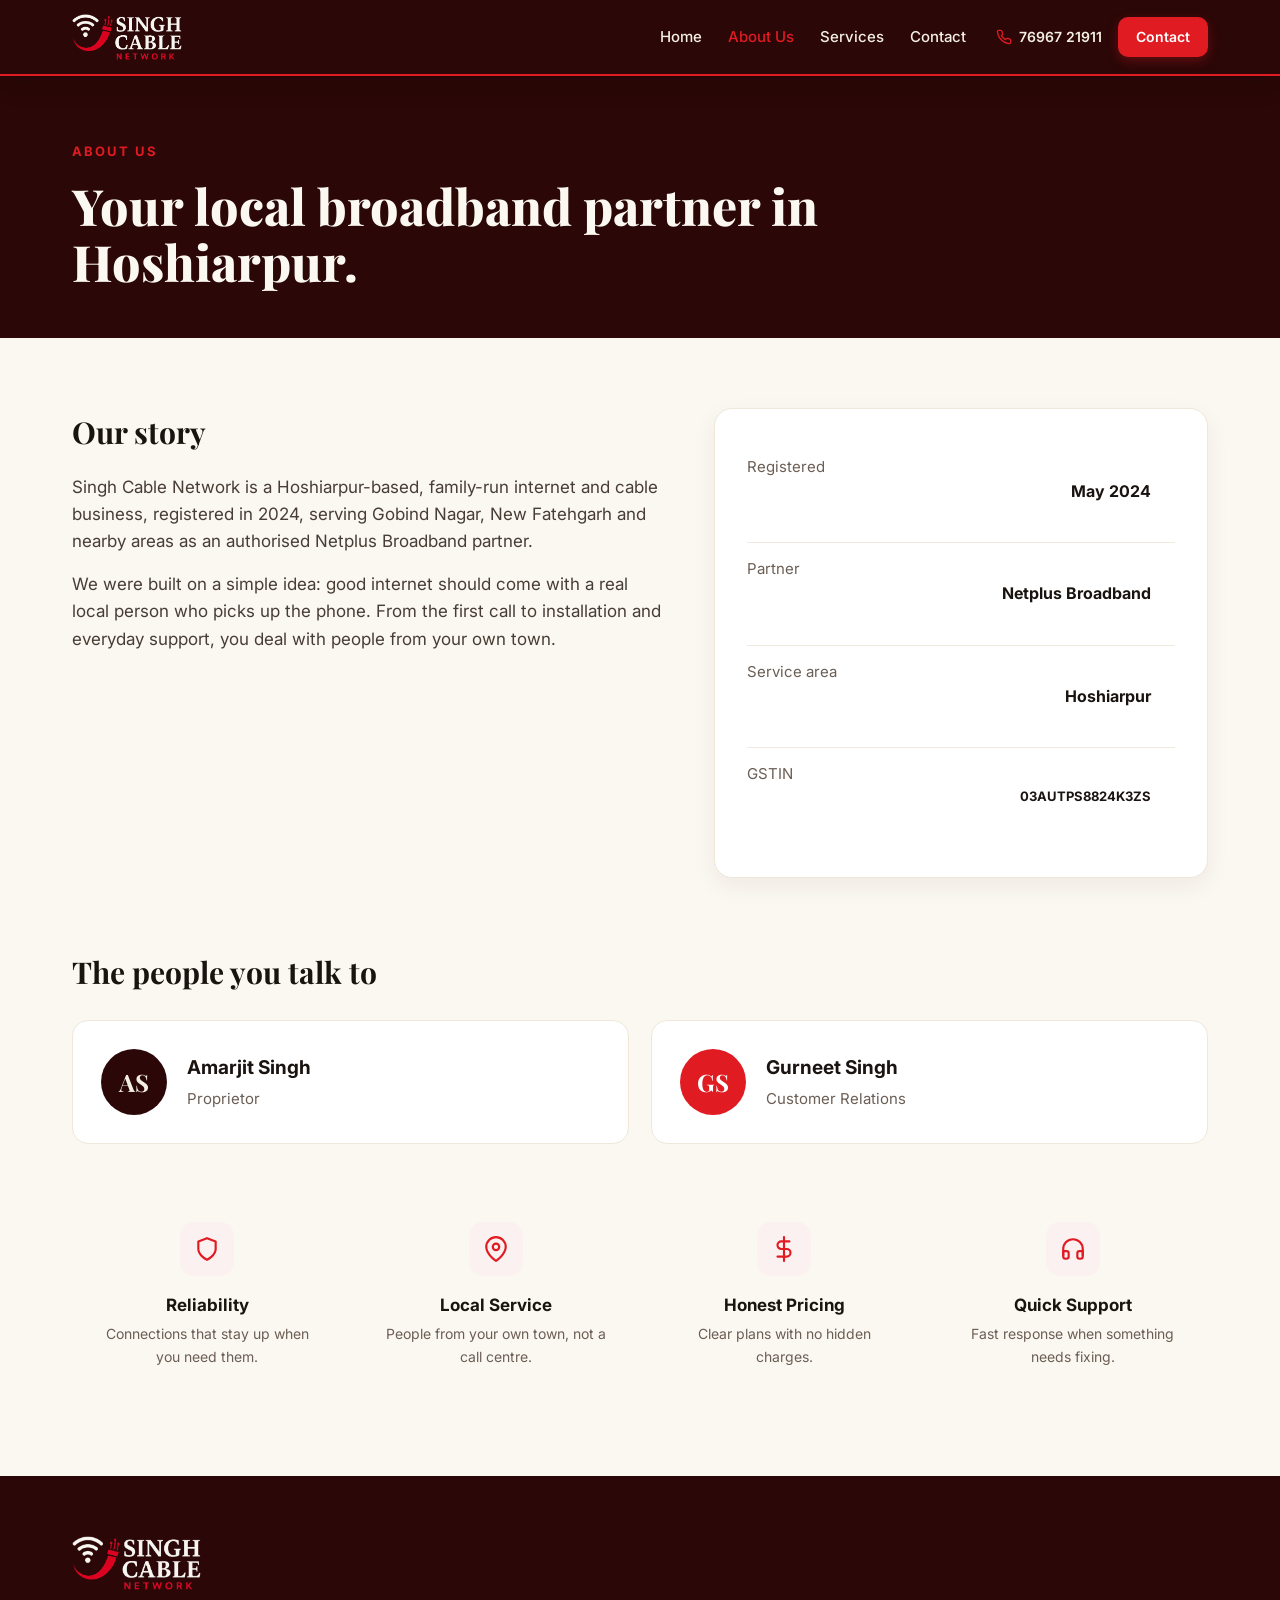
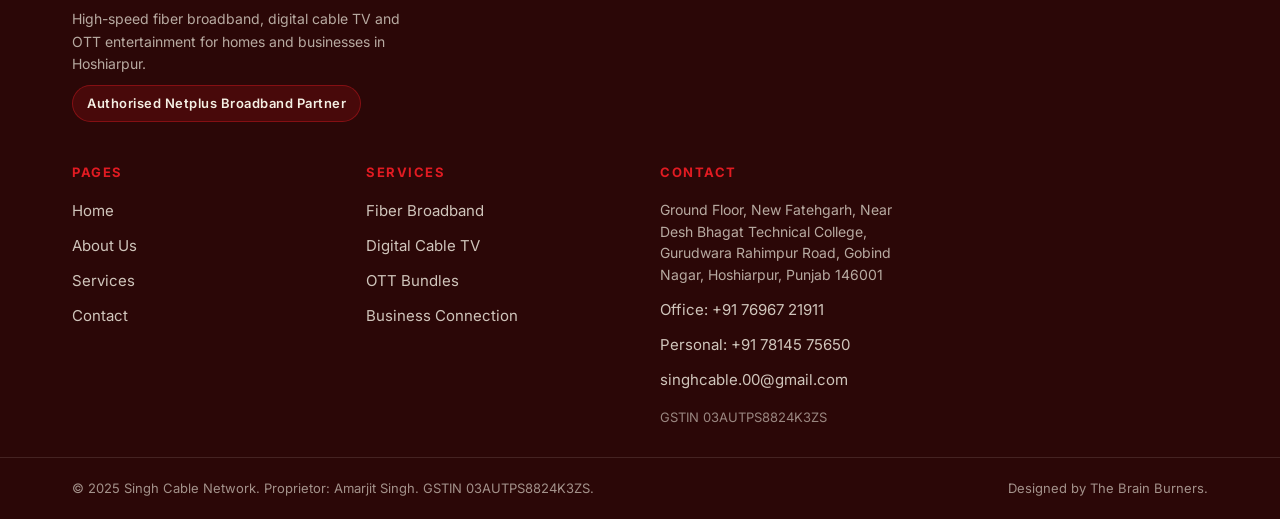
==== site/about.html @ cc9163fa "Add files via upload" ====
<!DOCTYPE html>
<html lang="en">
<head>
  <meta charset="utf-8" />
  <meta name="viewport" content="width=device-width, initial-scale=1" />
  <title>About Us | Singh Cable Network</title>
  <meta name="description" content="Singh Cable Network is a Hoshiarpur-based, family-run internet and cable business and an authorised Netplus Broadband partner serving Gobind Nagar, New Fatehgarh and nearby areas." />
  <link rel="icon" href="assets/favicon.svg" type="image/svg+xml" />
  <link rel="preconnect" href="https://fonts.googleapis.com" />
  <link rel="preconnect" href="https://fonts.gstatic.com" crossorigin />
  <link href="https://fonts.googleapis.com/css2?family=Playfair+Display:wght@500;600;700;800&family=Inter:wght@400;500;600;700&display=swap" rel="stylesheet" />
  <link rel="stylesheet" href="css/styles.css" />
</head>
<body>

  <header class="site-header">
    <div class="container header-inner">
      <a href="index.html" class="logo" aria-label="Singh Cable Network home">
        <img src="images/logo.png" alt="Singh Cable Network" />
      </a>
      <div class="header-group">
        <nav class="nav-desktop">
          <a href="index.html">Home</a>
          <a href="about.html" class="active">About Us</a>
          <a href="services.html">Services</a>
          <a href="contact.html">Contact</a>
        </nav>
        <div class="header-right">
          <a href="tel:+917696721911" class="header-phone">
            <svg width="16" height="16" viewBox="0 0 24 24" fill="none" stroke-width="2" stroke-linecap="round" stroke-linejoin="round"><path d="M22 16.92v3a2 2 0 0 1-2.18 2 19.79 19.79 0 0 1-8.63-3.07 19.5 19.5 0 0 1-6-6 19.79 19.79 0 0 1-3.07-8.67A2 2 0 0 1 4.11 2h3a2 2 0 0 1 2 1.72c.13.96.36 1.9.7 2.81a2 2 0 0 1-.45 2.11L8.09 9.91a16 16 0 0 0 6 6l1.27-1.27a2 2 0 0 1 2.11-.45c.91.34 1.85.57 2.81.7A2 2 0 0 1 22 16.92z"/></svg>
            <span>76967 21911</span>
          </a>
          <a href="contact.html" class="btn btn-red btn-sm">Contact</a>
        </div>
      </div>
      <button class="hamburger" aria-label="Open menu" aria-expanded="false">
        <span></span><span></span><span></span>
      </button>
    </div>
  </header>

  <div class="mobile-menu" hidden>
    <div class="mobile-menu-top">
      <span>Singh Cable Network</span>
      <button class="mobile-close" data-close-menu aria-label="Close menu">&#10005;</button>
    </div>
    <nav class="mobile-nav">
      <a href="index.html">Home</a>
      <a href="about.html">About Us</a>
      <a href="services.html">Services</a>
      <a href="contact.html">Contact</a>
    </nav>
    <a href="tel:+917696721911" class="mobile-call" data-close-menu>Call 76967 21911</a>
  </div>

  <main>
    <section class="page-hero">
      <div class="container">
        <span class="eyebrow">About Us</span>
        <h1>Your local broadband partner in Hoshiarpur.</h1>
      </div>
    </section>

    <section class="container about-story">
      <div class="about-story-text">
        <h2>Our story</h2>
        <p>Singh Cable Network is a Hoshiarpur-based, family-run internet and cable business, registered in 2024, serving Gobind Nagar, New Fatehgarh and nearby areas as an authorised Netplus Broadband partner.</p>
        <p>We were built on a simple idea: good internet should come with a real local person who picks up the phone. From the first call to installation and everyday support, you deal with people from your own town.</p>
      </div>
      <div class="fact-card">
        <div class="fact-row"><span class="label">Registered</span><span class="value">May 2024</span></div>
        <div class="fact-row"><span class="label">Partner</span><span class="value">Netplus Broadband</span></div>
        <div class="fact-row"><span class="label">Service area</span><span class="value">Hoshiarpur</span></div>
        <div class="fact-row"><span class="label">GSTIN</span><span class="value small">03AUTPS8824K3ZS</span></div>
      </div>
    </section>

    <section class="container">
      <h2 class="team-heading">The people you talk to</h2>
      <div class="grid grid-auto">
        <div class="team-card">
          <div class="avatar maroon">AS</div>
          <div>
            <h3>Amarjit Singh</h3>
            <p>Proprietor</p>
          </div>
        </div>
        <div class="team-card">
          <div class="avatar red">GS</div>
          <div>
            <h3>Gurneet Singh</h3>
            <p>Customer Relations</p>
          </div>
        </div>
      </div>
    </section>

    <section class="container" style="padding-top:54px; padding-bottom:84px;">
      <div class="values">
        <div class="value">
          <div class="icon-badge"><svg width="26" height="26" viewBox="0 0 24 24" fill="none" stroke-width="2" stroke-linecap="round" stroke-linejoin="round"><path d="M12 22s8-4 8-10V5l-8-3-8 3v7c0 6 8 10 8 10z"/></svg></div>
          <h3>Reliability</h3>
          <p>Connections that stay up when you need them.</p>
        </div>
        <div class="value">
          <div class="icon-badge"><svg width="26" height="26" viewBox="0 0 24 24" fill="none" stroke-width="2" stroke-linecap="round" stroke-linejoin="round"><path d="M21 10c0 7-9 13-9 13s-9-6-9-13a9 9 0 0 1 18 0z"/><circle cx="12" cy="10" r="3"/></svg></div>
          <h3>Local Service</h3>
          <p>People from your own town, not a call centre.</p>
        </div>
        <div class="value">
          <div class="icon-badge"><svg width="26" height="26" viewBox="0 0 24 24" fill="none" stroke-width="2" stroke-linecap="round" stroke-linejoin="round"><line x1="12" y1="1" x2="12" y2="23"/><path d="M17 5H9.5a3.5 3.5 0 0 0 0 7h5a3.5 3.5 0 0 1 0 7H6"/></svg></div>
          <h3>Honest Pricing</h3>
          <p>Clear plans with no hidden charges.</p>
        </div>
        <div class="value">
          <div class="icon-badge"><svg width="26" height="26" viewBox="0 0 24 24" fill="none" stroke-width="2" stroke-linecap="round" stroke-linejoin="round"><path d="M3 18v-6a9 9 0 0 1 18 0v6"/><path d="M21 19a2 2 0 0 1-2 2h-1a2 2 0 0 1-2-2v-3a2 2 0 0 1 2-2h3z"/><path d="M3 19a2 2 0 0 0 2 2h1a2 2 0 0 0 2-2v-3a2 2 0 0 0-2-2H3z"/></svg></div>
          <h3>Quick Support</h3>
          <p>Fast response when something needs fixing.</p>
        </div>
      </div>
    </section>
  </main>

  <footer class="site-footer">
    <div class="container footer-grid">
      <div class="footer-brand">
        <img src="images/logo.png" alt="Singh Cable Network" />
        <p>High-speed fiber broadband, digital cable TV and OTT entertainment for homes and businesses in Hoshiarpur.</p>
        <span class="pill">Authorised Netplus Broadband Partner</span>
      </div>
      <div class="footer-col">
        <h4>Pages</h4>
        <div class="footer-links">
          <a href="index.html">Home</a>
          <a href="about.html">About Us</a>
          <a href="services.html">Services</a>
          <a href="contact.html">Contact</a>
        </div>
      </div>
      <div class="footer-col">
        <h4>Services</h4>
        <div class="footer-links">
          <span>Fiber Broadband</span>
          <span>Digital Cable TV</span>
          <span>OTT Bundles</span>
          <span>Business Connection</span>
        </div>
      </div>
      <div class="footer-col footer-contact">
        <h4>Contact</h4>
        <p>Ground Floor, New Fatehgarh, Near Desh Bhagat Technical College, Gurudwara Rahimpur Road, Gobind Nagar, Hoshiarpur, Punjab 146001</p>
        <div class="footer-links">
          <a href="tel:+917696721911">Office: +91 76967 21911</a>
          <a href="tel:+917814575650">Personal: +91 78145 75650</a>
          <a href="mailto:singhcable.00@gmail.com">singhcable.00@gmail.com</a>
          <span class="gstin">GSTIN 03AUTPS8824K3ZS</span>
        </div>
      </div>
    </div>
    <div class="footer-bottom">
      <div class="container">
        <p>&copy; 2025 Singh Cable Network. Proprietor: Amarjit Singh. GSTIN 03AUTPS8824K3ZS.</p>
        <p>Designed by The Brain Burners.</p>
      </div>
    </div>
  </footer>

  <script src="js/main.js"></script>
</body>
</html>
---- site/css/styles.css ----
/* =========================================================
   Singh Cable Network — Site stylesheet
   ========================================================= */

:root {
  --maroon-deep: #2B0707;
  --maroon: #3A0C0C;
  --red: #E11B22;
  --red-dark: #B5141A;
  --cream: #F4EFE3;
  --cream-2: #FBF8F1;
  --ink: #1A1410;
  --muted: #6B5E55;
  --serif: 'Playfair Display', Georgia, serif;
  --sans: 'Inter', system-ui, -apple-system, sans-serif;
}

* { box-sizing: border-box; }
html { scroll-behavior: smooth; }
body {
  margin: 0;
  font-family: var(--sans);
  color: var(--ink);
  background: var(--cream-2);
  line-height: 1.6;
}
a { text-decoration: none; }
img { max-width: 100%; display: block; }
input, textarea, button { font-family: inherit; }
::selection { background: var(--red); color: #fff; }
:focus-visible { outline: 3px solid var(--red); outline-offset: 2px; border-radius: 4px; }

.container { max-width: 1180px; margin: 0 auto; padding-left: 22px; padding-right: 22px; }

/* ---------- Buttons ---------- */
.btn {
  display: inline-flex;
  align-items: center;
  justify-content: center;
  gap: 8px;
  font-weight: 600;
  border-radius: 10px;
  border: none;
  cursor: pointer;
  transition: background .15s ease, box-shadow .15s ease, transform .15s ease;
}
.btn-red { background: var(--red); color: #fff; font-size: 16px; padding: 14px 28px; box-shadow: 0 8px 22px rgba(225,27,34,.34); }
.btn-red:hover { background: var(--red-dark); }
.btn-sm { font-size: 14px; padding: 9px 18px; box-shadow: 0 4px 12px rgba(225,27,34,.3); }
.btn-light { background: #fff; color: var(--maroon-deep); font-size: 16px; font-weight: 700; padding: 14px 26px; border-radius: 10px; }
.btn-ghost { background: transparent; color: var(--cream); font-size: 16px; padding: 14px 24px; border-radius: 10px; border: 1px solid rgba(244,239,227,.3); }
.btn-dark { background: var(--maroon-deep); color: var(--cream); font-size: 15px; padding: 12px 24px; border-radius: 10px; }
.btn-block { width: 100%; }

/* ---------- Header ---------- */
.site-header {
  position: sticky;
  top: 0;
  z-index: 50;
  background: var(--maroon-deep);
  border-bottom: 2px solid var(--red);
  box-shadow: 0 6px 24px rgba(0,0,0,.18);
}
.header-inner {
  display: flex;
  align-items: center;
  justify-content: space-between;
  gap: 18px;
  padding-top: 14px;
  padding-bottom: 14px;
}
.logo img { height: 46px; width: auto; }
.nav-desktop { display: flex; align-items: center; gap: 26px; }
.nav-desktop a { color: var(--cream); font-size: 15px; font-weight: 500; }
.nav-desktop a:hover { color: #fff; }
.nav-desktop a.active { color: var(--red); }
.header-right { display: flex; align-items: center; gap: 16px; }
.header-phone { display: flex; align-items: center; gap: 7px; color: var(--cream); font-size: 14px; font-weight: 600; }
.header-phone svg { stroke: var(--red); }
.header-group { display: flex; align-items: center; gap: 30px; }

.hamburger {
  display: none;
  flex-direction: column;
  gap: 4px;
  background: transparent;
  border: 1px solid rgba(244,239,227,.3);
  border-radius: 9px;
  padding: 9px 11px;
}
.hamburger span { display: block; width: 20px; height: 2px; background: var(--cream); border-radius: 2px; }

/* ---------- Mobile menu ---------- */
.mobile-menu {
  position: fixed;
  inset: 0;
  z-index: 60;
  background: var(--maroon-deep);
  display: flex;
  flex-direction: column;
  padding: 22px;
}
.mobile-menu[hidden] { display: none; }
.mobile-menu-top { display: flex; justify-content: space-between; align-items: center; }
.mobile-menu-top span { font-family: var(--serif); font-weight: 700; font-size: 20px; color: var(--cream); }
.mobile-close { background: transparent; border: 1px solid rgba(244,239,227,.3); border-radius: 9px; padding: 8px 12px; color: var(--cream); font-size: 18px; cursor: pointer; }
.mobile-nav { display: flex; flex-direction: column; gap: 6px; margin-top: 42px; }
.mobile-nav a { color: var(--cream); font-size: 22px; font-weight: 600; padding: 16px 4px; border-bottom: 1px solid rgba(244,239,227,.12); }
.mobile-call { margin-top: auto; background: var(--red); color: #fff; font-size: 17px; font-weight: 600; padding: 15px; border-radius: 10px; text-align: center; }

/* ---------- Sections ---------- */
.section { padding-top: 74px; padding-bottom: 74px; }
.section-dark { background: var(--maroon-deep); color: var(--cream); }
.eyebrow { color: var(--red); font-size: 13px; font-weight: 700; letter-spacing: 2px; text-transform: uppercase; }
.section-head { text-align: center; max-width: 620px; margin: 0 auto; }
.section-head h2 { font-family: var(--serif); font-weight: 700; font-size: clamp(28px,4vw,40px); margin: 12px 0 0; }
.section-dark .section-head h2 { color: var(--cream-2); }

/* ---------- Hero ---------- */
.hero { background: var(--maroon-deep); color: var(--cream); overflow: hidden; }
.hero-inner { display: flex; flex-wrap: wrap; align-items: center; gap: 48px; padding-top: 70px; padding-bottom: 80px; }
.hero-text { flex: 1 1 360px; min-width: 300px; }
.pill {
  display: inline-block;
  background: rgba(225,27,34,.16);
  color: var(--cream);
  font-size: 13px;
  font-weight: 600;
  letter-spacing: .5px;
  padding: 7px 14px;
  border-radius: 999px;
  border: 1px solid rgba(225,27,34,.4);
}
.hero h1 { font-family: var(--serif); font-weight: 800; font-size: clamp(34px,5vw,54px); line-height: 1.1; margin: 22px 0 0; color: var(--cream-2); }
.hero p { font-size: 18px; color: rgba(244,239,227,.82); margin: 22px 0 0; max-width: 520px; }
.hero-actions { margin-top: 34px; display: flex; flex-wrap: wrap; gap: 14px; }
.hero-art { flex: 1 1 320px; min-width: 280px; display: flex; justify-content: center; }
.hero-art svg { max-width: 100%; height: auto; }

/* ---------- Page hero (interior) ---------- */
.page-hero { background: var(--maroon-deep); color: var(--cream); }
.page-hero .container { padding-top: 62px; padding-bottom: 48px; }
.page-hero h1 { font-family: var(--serif); font-weight: 800; font-size: clamp(32px,5vw,50px); line-height: 1.12; margin: 14px 0 0; color: var(--cream-2); max-width: 760px; }
.page-hero p { font-size: 18px; color: rgba(244,239,227,.8); margin: 18px 0 0; max-width: 600px; }

/* ---------- Cards grid ---------- */
.grid { display: grid; gap: 22px; }
.grid-auto { grid-template-columns: repeat(auto-fit, minmax(280px, 1fr)); }
.grid-auto-sm { grid-template-columns: repeat(auto-fit, minmax(260px, 1fr)); }
.mt-46 { margin-top: 46px; }

.card {
  background: #fff;
  border: 1px solid #efe7da;
  border-radius: 16px;
  padding: 28px;
  box-shadow: 0 6px 18px rgba(43,7,7,.04);
  transition: box-shadow .18s ease, border-color .18s ease;
}
.card:hover { box-shadow: 0 14px 32px rgba(43,7,7,.1); border-color: var(--red); }
.card h3 { font-size: 19px; font-weight: 700; margin: 18px 0 6px; color: var(--ink); }
.card p { font-size: 15px; color: var(--muted); margin: 0; }

.icon-badge {
  width: 52px; height: 52px;
  border-radius: 13px;
  background: #FBF1F1;
  display: flex; align-items: center; justify-content: center;
}
.icon-badge svg { stroke: var(--red); }

/* dark cards */
.card-dark {
  background: var(--maroon);
  border: 1px solid rgba(244,239,227,.1);
  border-radius: 16px;
  padding: 30px;
}
.card-dark h3 { font-size: 19px; font-weight: 700; margin: 18px 0 6px; color: var(--cream-2); }
.card-dark p { font-size: 15px; color: rgba(244,239,227,.75); margin: 0; }
.icon-badge-dark {
  width: 50px; height: 50px;
  border-radius: 12px;
  background: rgba(225,27,34,.18);
  display: flex; align-items: center; justify-content: center;
}
.icon-badge-dark svg { stroke: var(--red); }

/* ---------- Info quote ---------- */
.info { max-width: 900px; margin: 0 auto; text-align: center; padding-top: 74px; padding-bottom: 74px; }
.info svg { margin-bottom: 18px; }
.info p { font-family: var(--serif); font-size: clamp(22px,3vw,30px); line-height: 1.5; color: var(--ink); margin: 0; font-weight: 500; }

/* ---------- CTA band ---------- */
.cta-wrap { max-width: 1180px; margin: 0 auto; padding: 0 22px 80px; }
.cta-band {
  background: linear-gradient(135deg, var(--maroon) 0%, var(--maroon-deep) 100%);
  border-radius: 24px;
  padding: 54px 40px;
  text-align: center;
  box-shadow: 0 18px 44px rgba(43,7,7,.22);
}
.cta-band h2 { font-family: var(--serif); font-weight: 700; font-size: clamp(26px,4vw,38px); color: var(--cream-2); margin: 0; }
.cta-band p { font-size: 17px; color: rgba(244,239,227,.8); margin: 14px 0 30px; }
.cta-actions { display: flex; flex-wrap: wrap; gap: 14px; justify-content: center; }

/* ---------- About ---------- */
.about-story { display: flex; flex-wrap: wrap; gap: 48px; align-items: flex-start; padding-top: 70px; padding-bottom: 70px; }
.about-story-text { flex: 1 1 380px; min-width: 300px; }
.about-story-text h2 { font-family: var(--serif); font-weight: 700; font-size: 30px; color: var(--ink); margin: 0 0 18px; }
.about-story-text p { font-size: 17px; color: #473d35; margin: 0 0 16px; }
.about-story-text p:last-child { margin-bottom: 0; }
.fact-card {
  flex: 1 1 280px; min-width: 260px;
  background: #fff;
  border: 1px solid #efe7da;
  border-radius: 18px;
  padding: 32px;
  box-shadow: 0 8px 24px rgba(43,7,7,.06);
}
.fact-row { display: flex; justify-content: space-between; padding: 14px 0; border-bottom: 1px solid #f0e9dd; }
.fact-row:last-child { border-bottom: none; }
.fact-row .label { color: var(--muted); font-size: 15px; }
.fact-row .value { font-weight: 700; color: var(--ink); }
.fact-row .value.small { font-size: 13px; }

.team-heading { font-family: var(--serif); font-weight: 700; font-size: 30px; color: var(--ink); margin: 0 0 24px; }
.team-card { background: #fff; border: 1px solid #efe7da; border-radius: 16px; padding: 28px; display: flex; align-items: center; gap: 20px; }
.avatar {
  width: 66px; height: 66px; flex: none;
  border-radius: 50%;
  display: flex; align-items: center; justify-content: center;
  font-family: var(--serif); font-weight: 700; font-size: 24px;
}
.avatar.maroon { background: var(--maroon-deep); color: var(--cream); }
.avatar.red { background: var(--red); color: #fff; }
.team-card h3 { font-size: 19px; font-weight: 700; margin: 0; color: var(--ink); }
.team-card p { font-size: 15px; color: var(--muted); margin: 4px 0 0; }

.values { display: grid; gap: 18px; grid-template-columns: repeat(auto-fit, minmax(220px, 1fr)); }
.value { text-align: center; padding: 24px; }
.value .icon-badge { margin: 0 auto; width: 54px; height: 54px; border-radius: 14px; }
.value h3 { font-size: 17px; font-weight: 700; margin: 16px 0 4px; color: var(--ink); }
.value p { font-size: 14px; color: var(--muted); margin: 0; }

/* ---------- Services list ---------- */
.svc-list { max-width: 1080px; margin: 0 auto; display: flex; flex-direction: column; gap: 22px; padding-top: 64px; padding-bottom: 30px; }
.svc-row {
  background: #fff;
  border: 1px solid #efe7da;
  border-radius: 18px;
  padding: 32px;
  display: flex; flex-wrap: wrap; gap: 26px; align-items: flex-start;
}
.svc-icon { width: 58px; height: 58px; flex: none; border-radius: 14px; background: #FBF1F1; display: flex; align-items: center; justify-content: center; }
.svc-icon svg { stroke: var(--red); }
.svc-body { flex: 1 1 320px; }
.svc-body h2 { font-family: var(--serif); font-size: 24px; font-weight: 700; margin: 0 0 8px; color: var(--ink); }
.svc-body p { font-size: 16px; color: #473d35; margin: 0; }
.svc-note-wrap { max-width: 1080px; margin: 0 auto; padding: 20px 22px 84px; }
.svc-note { background: #FBF1F1; border: 1px solid #f3dada; border-radius: 18px; padding: 36px; text-align: center; }
.svc-note p { font-size: 17px; color: #473d35; margin: 0 auto 22px; max-width: 640px; }

/* ---------- Contact ---------- */
.contact-grid { display: flex; flex-wrap: wrap; gap: 34px; align-items: flex-start; padding-top: 56px; padding-bottom: 84px; }
.contact-info {
  flex: 1 1 360px; min-width: 300px;
  background: var(--maroon-deep); color: var(--cream);
  border-radius: 20px; padding: 38px;
  box-shadow: 0 14px 36px rgba(43,7,7,.18);
}
.contact-info h2 { font-family: var(--serif); font-size: 24px; font-weight: 700; margin: 0 0 24px; color: var(--cream-2); }
.contact-line { display: flex; gap: 14px; align-items: flex-start; margin-bottom: 22px; }
.contact-mini-icon {
  width: 40px; height: 40px; flex: none;
  border-radius: 10px; background: rgba(225,27,34,.18);
  display: flex; align-items: center; justify-content: center;
}
.contact-mini-icon svg { stroke: var(--red); }
.contact-line p { font-size: 15px; color: rgba(244,239,227,.85); margin: 0; line-height: 1.55; }
.contact-methods { display: flex; flex-direction: column; gap: 12px; margin-bottom: 24px; }
.contact-method { display: flex; gap: 14px; align-items: center; color: var(--cream); }
.contact-method .meta { display: block; font-size: 12px; color: rgba(244,239,227,.6); }
.contact-method .val { font-size: 16px; font-weight: 600; }
.contact-meta-row { border-top: 1px solid rgba(244,239,227,.14); padding-top: 18px; display: flex; flex-wrap: wrap; gap: 24px; }
.contact-meta-row .meta { display: block; font-size: 12px; color: rgba(244,239,227,.6); }
.contact-meta-row .val { font-size: 15px; font-weight: 600; }
.maps-btn { margin-top: 22px; display: flex; align-items: center; justify-content: center; gap: 9px; background: var(--red); color: #fff; font-size: 15px; font-weight: 600; padding: 13px; border-radius: 11px; }
.maps-btn:hover { background: var(--red-dark); }
.maps-btn svg { stroke: #fff; }

.contact-form-card {
  flex: 1 1 380px; min-width: 300px;
  background: #fff;
  border: 1px solid #efe7da;
  border-radius: 20px;
  padding: 38px;
  box-shadow: 0 8px 24px rgba(43,7,7,.06);
}
.contact-form-card h2 { font-family: var(--serif); font-size: 24px; font-weight: 700; margin: 0 0 6px; color: var(--ink); }
.form-intro { font-size: 15px; color: var(--muted); margin: 0 0 24px; }
.field-label { display: block; font-size: 14px; font-weight: 600; color: var(--ink); margin-bottom: 7px; }
.field-label .optional { color: var(--muted); font-weight: 400; }
.field {
  width: 100%;
  padding: 13px 15px;
  border: 1px solid #ddd2c4;
  border-radius: 10px;
  font-size: 15px;
  background: var(--cream-2);
}
.field-gap { margin-bottom: 18px; }
textarea.field { resize: vertical; }
.field-error { color: var(--red-dark); font-size: 13px; margin: 4px 0 12px; }
.send-error { color: var(--red-dark); font-size: 14px; margin: 0 0 14px; background: #FBF1F1; border: 1px solid #f3dada; border-radius: 9px; padding: 11px 13px; }
button.btn-red[disabled] { opacity: .6; cursor: default; }

.form-success { display: flex; flex-direction: column; align-items: center; text-align: center; padding: 30px 0; }
.success-circle { width: 64px; height: 64px; border-radius: 50%; background: #E9F7EE; display: flex; align-items: center; justify-content: center; }
.success-circle svg { stroke: #1F8A5B; }
.form-success h2 { font-family: var(--serif); font-size: 24px; font-weight: 700; margin: 20px 0 8px; color: var(--ink); }
.form-success p { font-size: 16px; color: var(--muted); margin: 0 0 24px; max-width: 320px; }

/* ---------- Footer ---------- */
.site-footer { background: var(--maroon-deep); color: var(--cream); }
.footer-grid { display: grid; gap: 40px; grid-template-columns: repeat(auto-fit, minmax(220px, 1fr)); padding-top: 60px; padding-bottom: 30px; }
.footer-brand { grid-column: 1 / -1; max-width: 380px; }
.footer-brand img { height: 54px; width: auto; }
.footer-brand p { font-size: 14px; color: rgba(244,239,227,.7); margin: 18px 0 10px; max-width: 340px; }
.footer-col h4 { font-size: 13px; font-weight: 700; letter-spacing: 1.5px; text-transform: uppercase; color: var(--red); margin: 0 0 16px; }
.footer-links { display: flex; flex-direction: column; gap: 11px; }
.footer-links a, .footer-links span { color: rgba(244,239,227,.82); font-size: 15px; }
.footer-links a:hover { color: #fff; }
.footer-contact p { font-size: 14px; color: rgba(244,239,227,.7); margin: 0 0 12px; line-height: 1.55; }
.footer-contact .gstin { color: rgba(244,239,227,.55); font-size: 13px; margin-top: 4px; }
.footer-bottom { border-top: 1px solid rgba(244,239,227,.12); }
.footer-bottom .container { padding-top: 20px; padding-bottom: 20px; display: flex; flex-wrap: wrap; gap: 8px 18px; justify-content: space-between; align-items: center; }
.footer-bottom p { font-size: 13px; color: rgba(244,239,227,.6); margin: 0; }

/* ---------- Responsive ---------- */
@media (max-width: 879px) {
  .nav-desktop, .header-group { display: none; }
  .hamburger { display: flex; }
}
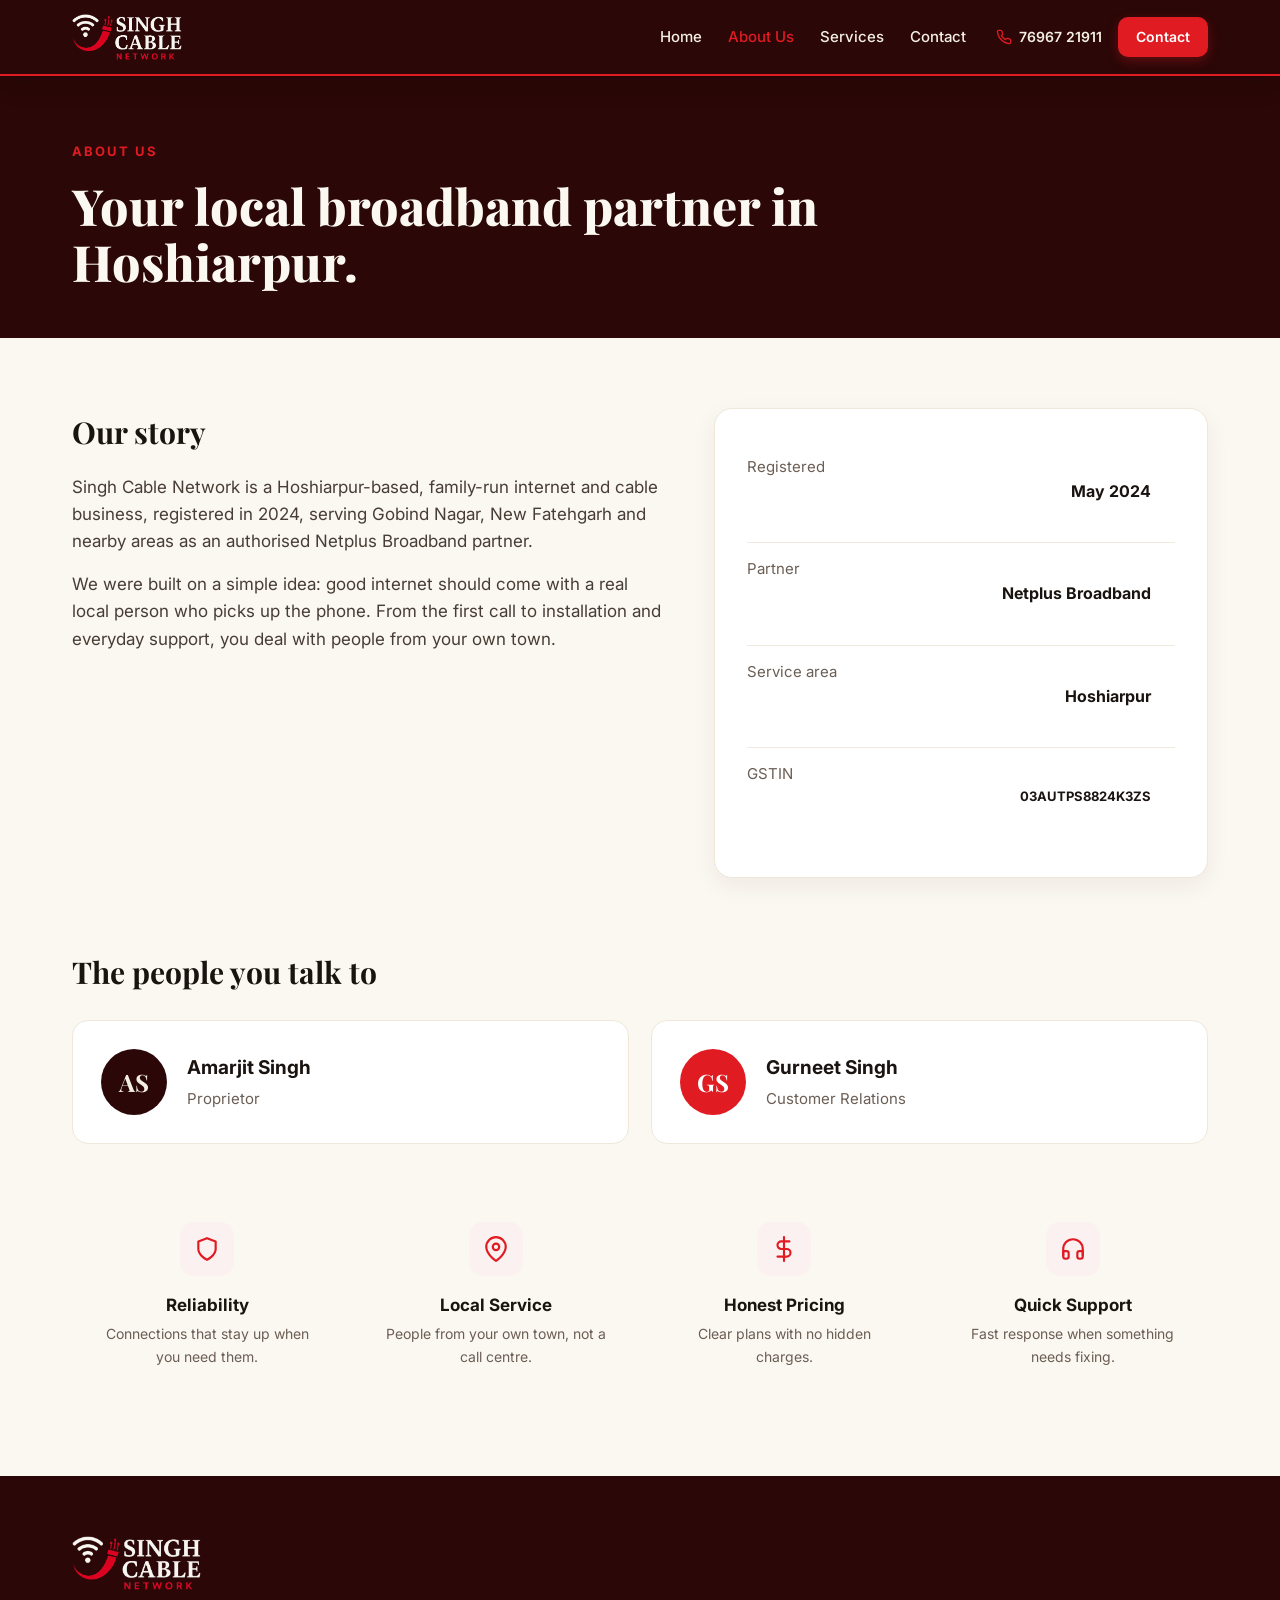
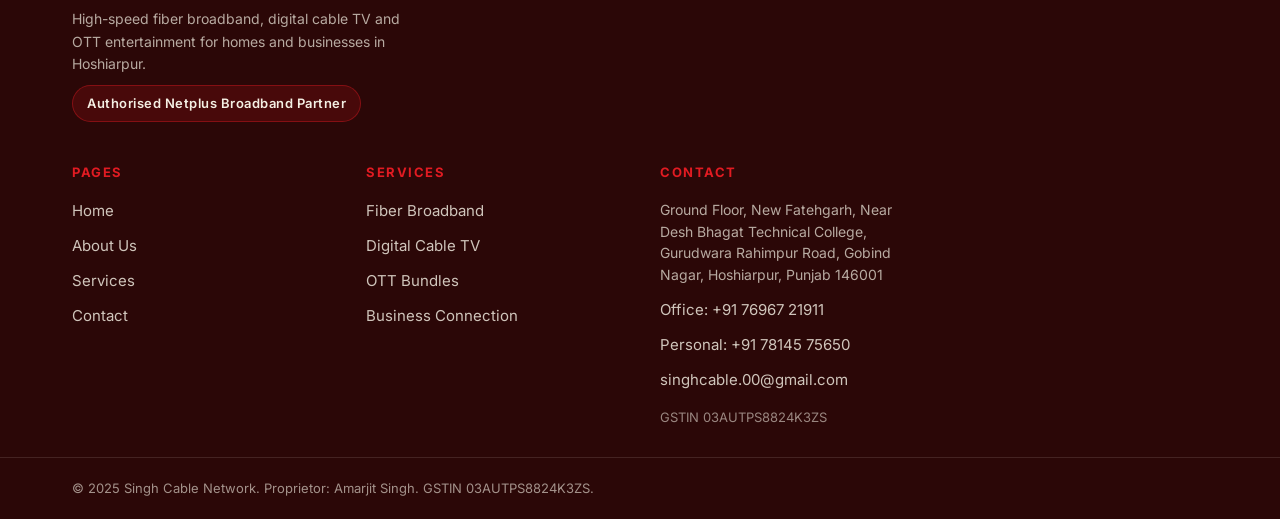
==== commit 8fca6420: "Update about.html" ====
--- a/site/about.html
+++ b/site/about.html
@@ -160,7 +160,6 @@
     <div class="footer-bottom">
       <div class="container">
         <p>&copy; 2025 Singh Cable Network. Proprietor: Amarjit Singh. GSTIN 03AUTPS8824K3ZS.</p>
-        <p>Designed by The Brain Burners.</p>
       </div>
     </div>
   </footer>
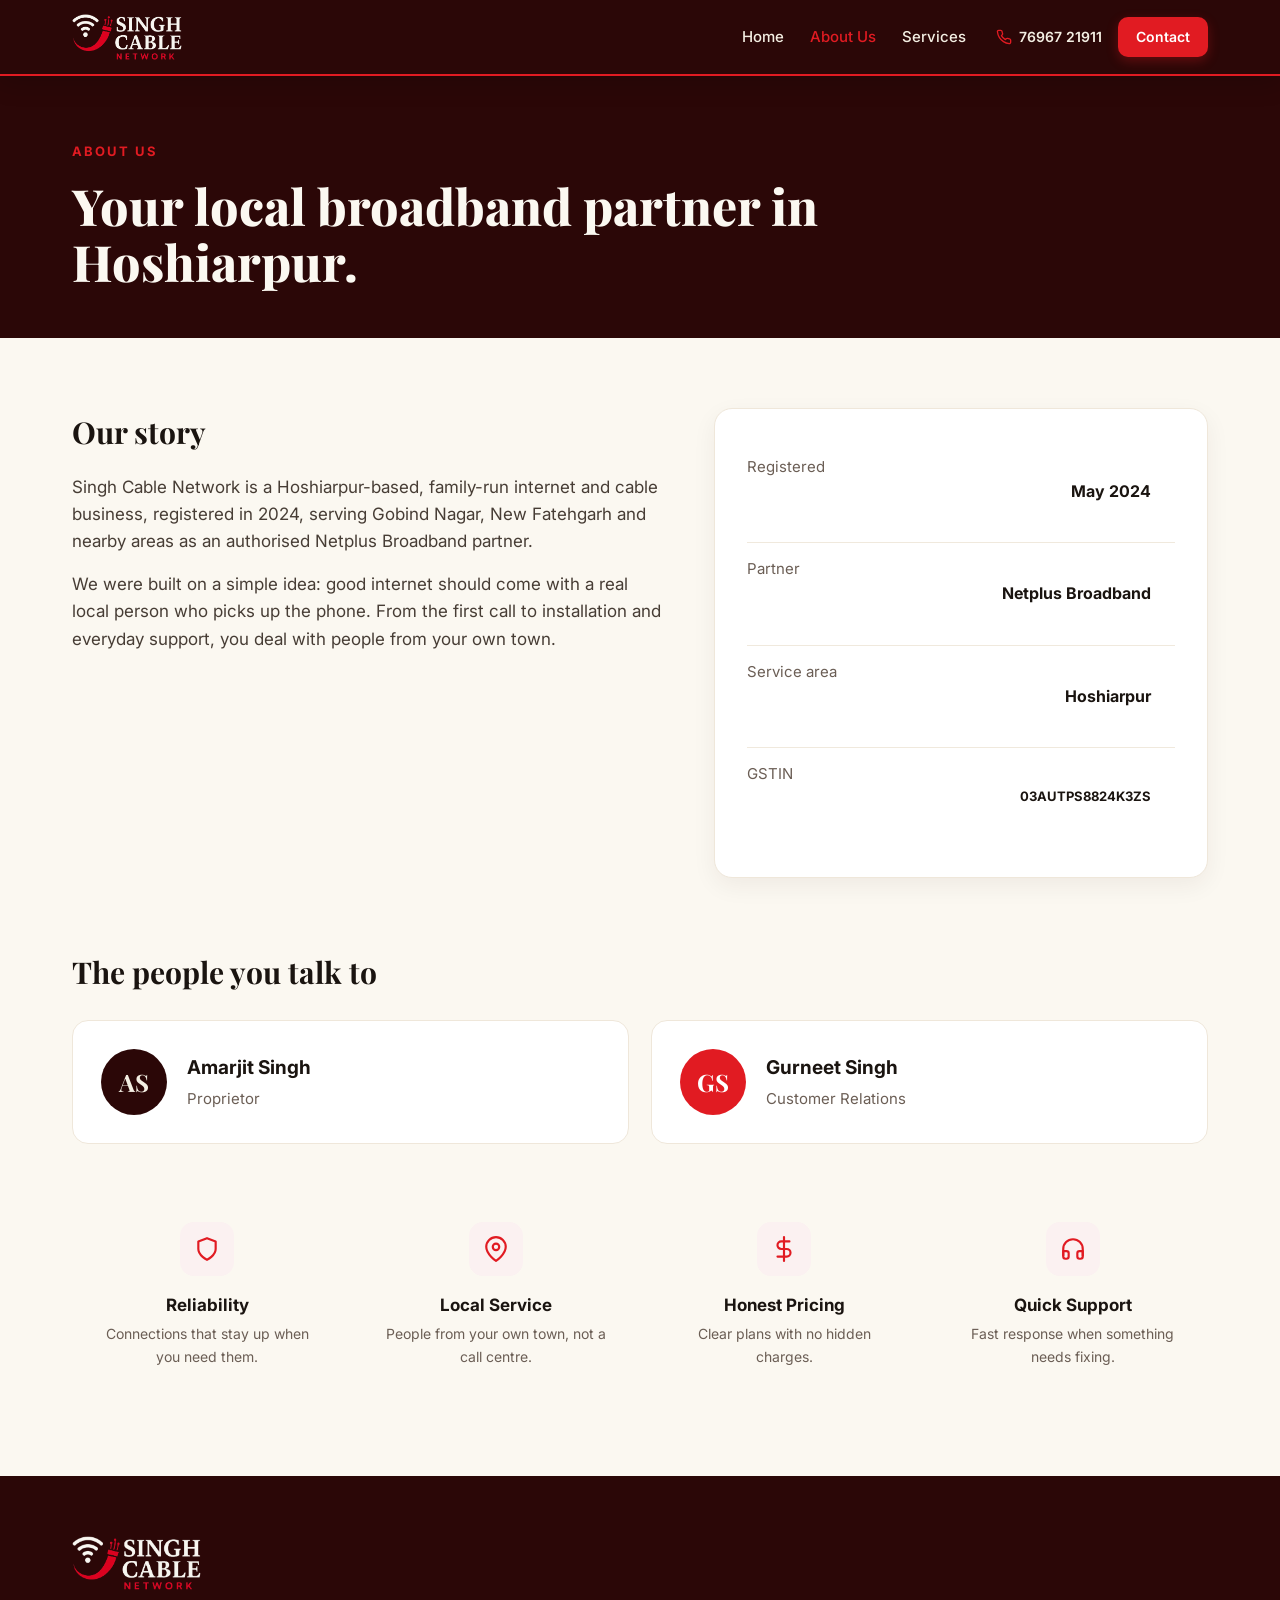
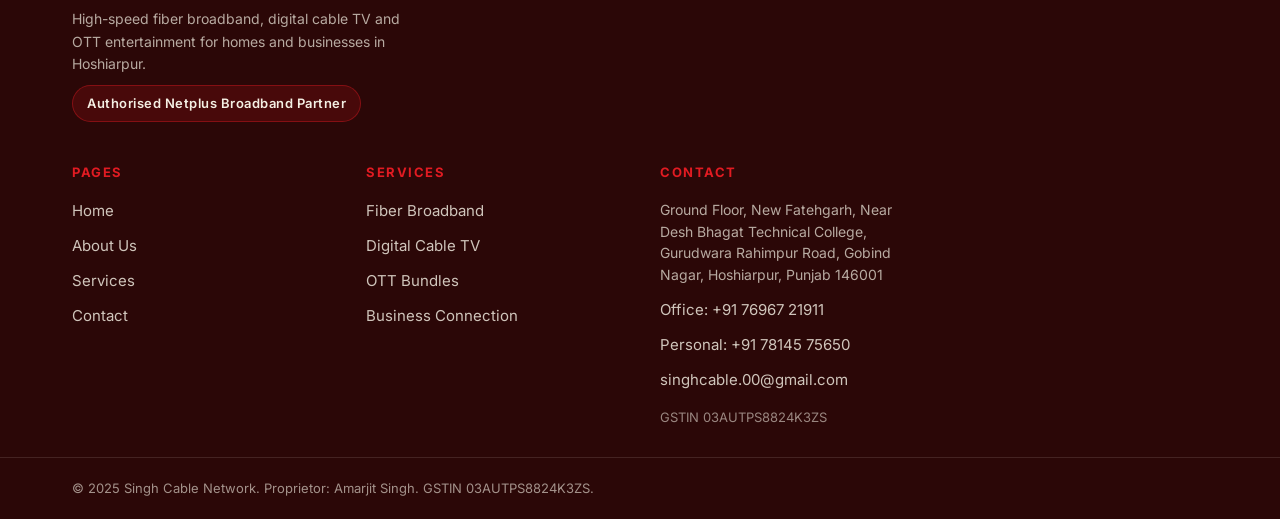
==== commit e45b1d73: "Update about.html" ====
--- a/site/about.html
+++ b/site/about.html
@@ -23,7 +23,6 @@
           <a href="index.html">Home</a>
           <a href="about.html" class="active">About Us</a>
           <a href="services.html">Services</a>
-          <a href="contact.html">Contact</a>
         </nav>
         <div class="header-right">
           <a href="tel:+917696721911" class="header-phone">
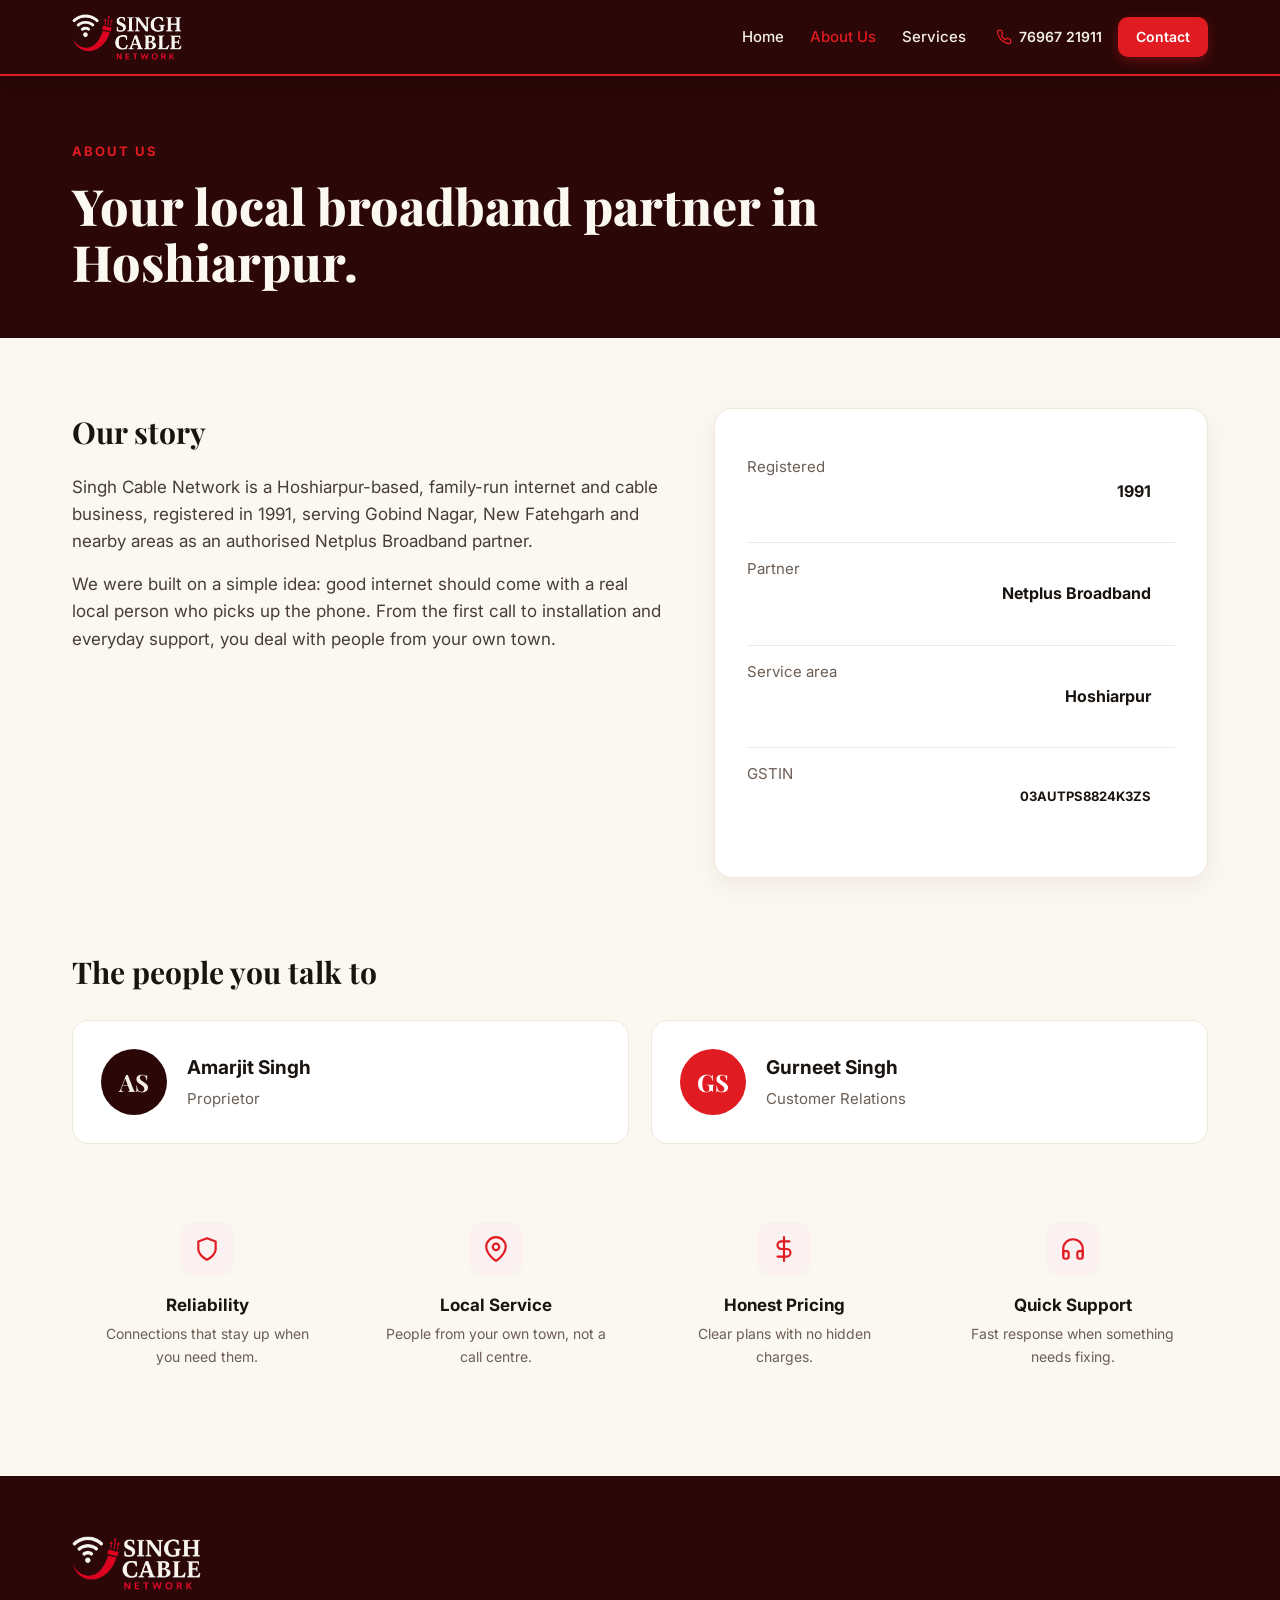
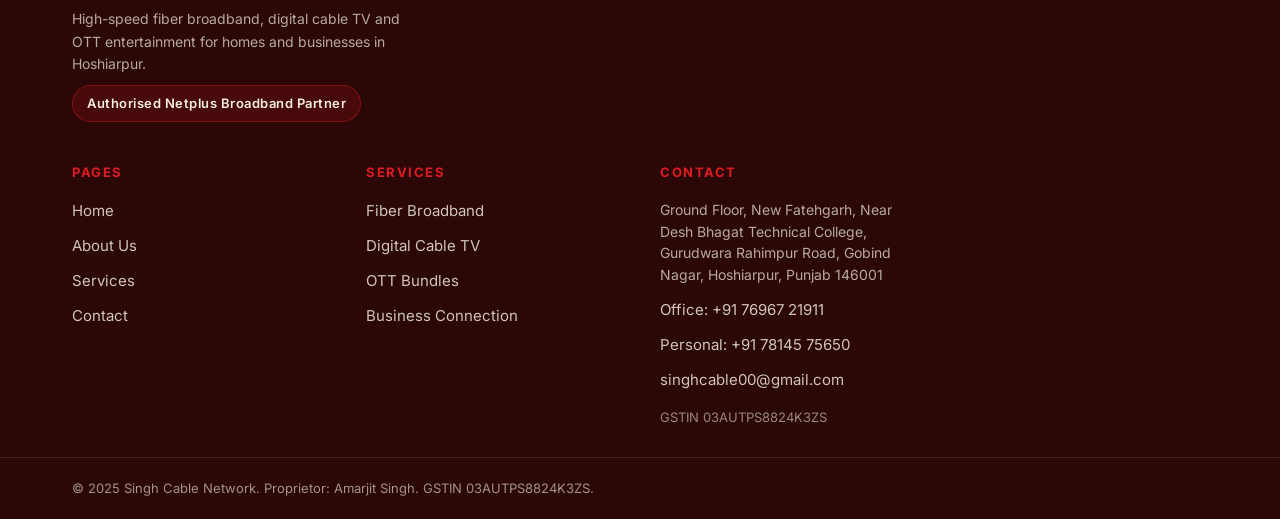
==== commit e62dca50: "Update about.html" ====
--- a/site/about.html
+++ b/site/about.html
@@ -63,11 +63,11 @@
     <section class="container about-story">
       <div class="about-story-text">
         <h2>Our story</h2>
-        <p>Singh Cable Network is a Hoshiarpur-based, family-run internet and cable business, registered in 2024, serving Gobind Nagar, New Fatehgarh and nearby areas as an authorised Netplus Broadband partner.</p>
+        <p>Singh Cable Network is a Hoshiarpur-based, family-run internet and cable business, registered in 1991, serving Gobind Nagar, New Fatehgarh and nearby areas as an authorised Netplus Broadband partner.</p>
         <p>We were built on a simple idea: good internet should come with a real local person who picks up the phone. From the first call to installation and everyday support, you deal with people from your own town.</p>
       </div>
       <div class="fact-card">
-        <div class="fact-row"><span class="label">Registered</span><span class="value">May 2024</span></div>
+        <div class="fact-row"><span class="label">Registered</span><span class="value">1991</span></div>
         <div class="fact-row"><span class="label">Partner</span><span class="value">Netplus Broadband</span></div>
         <div class="fact-row"><span class="label">Service area</span><span class="value">Hoshiarpur</span></div>
         <div class="fact-row"><span class="label">GSTIN</span><span class="value small">03AUTPS8824K3ZS</span></div>
@@ -151,7 +151,7 @@
         <div class="footer-links">
           <a href="tel:+917696721911">Office: +91 76967 21911</a>
           <a href="tel:+917814575650">Personal: +91 78145 75650</a>
-          <a href="mailto:singhcable.00@gmail.com">singhcable.00@gmail.com</a>
+          <a href="mailto:singhcable.00@gmail.com">singhcable00@gmail.com</a>
           <span class="gstin">GSTIN 03AUTPS8824K3ZS</span>
         </div>
       </div>
